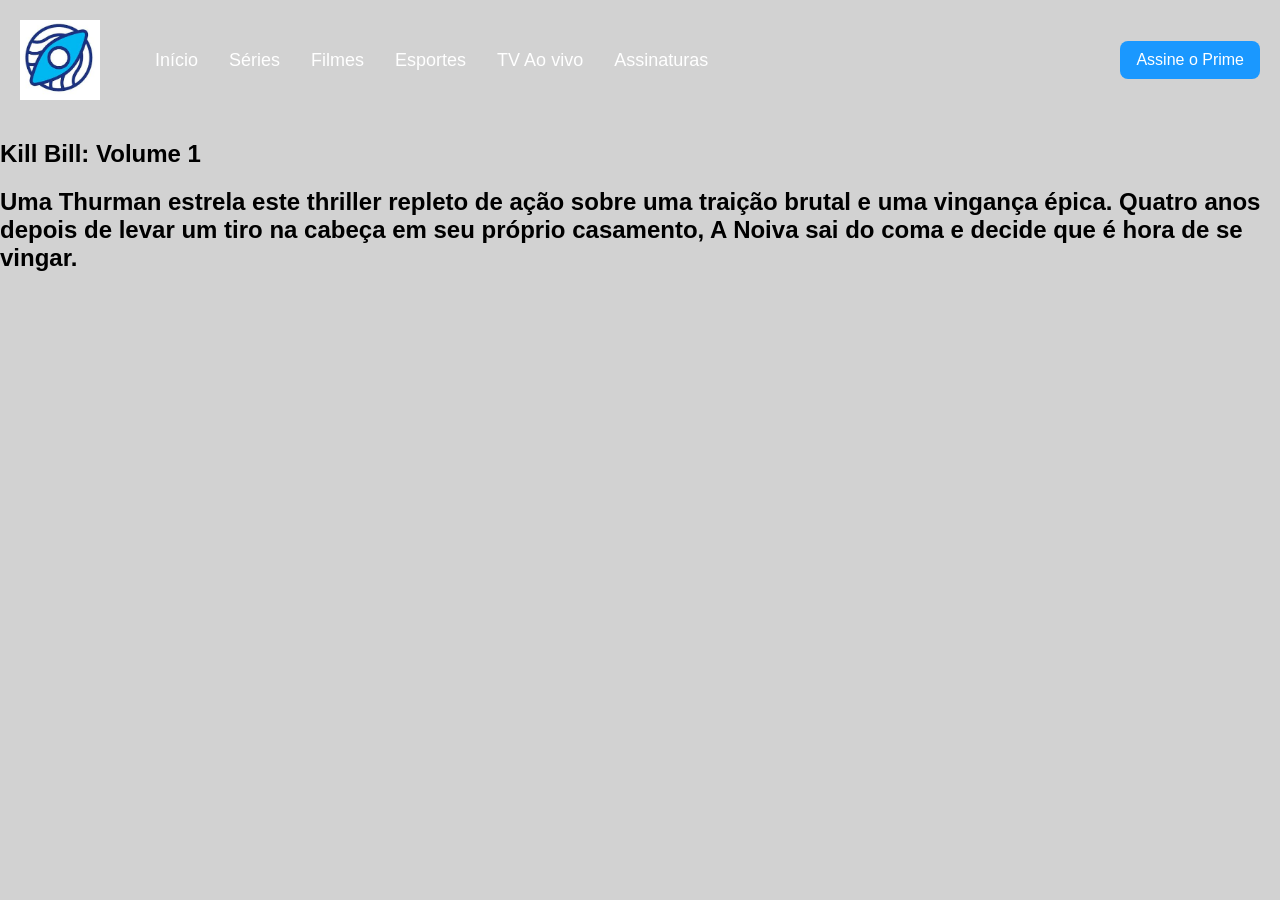
==== Proa-HTML-CSS/Projeto-filme/index.html @ 744c1759 "Criação do projeto, organização básica das divs e criação da nav bar" ====
<!DOCTYPE html>
<html lang="pt-br">

<head>

    <meta charset="UTF-8">
    <meta name="viewport" content="width=device-width, initial-scale=1.0">
    <meta http-equiv="X-UA-Compatible" content="IE=7">
    <meta http-equiv="X-UA-Compatible" content="ie=edge">
    <meta name="keywords" content="Filme, Kill Bill, Proa, Prime Video">
    <meta name="description" content="">
    <meta name="author" content="Renan de Castro Teixeira">
    <meta name="robots" content="index,follow">

    <link rel="shortcut icon" href="img/proa-logo.png" type="image/x-icon">

    <link rel="stylesheet" href="css/style.css">

    <title>Proa Prime Video - Kill Bill: Volume 1</title>

</head>

<body>
    
    <header>

        <img id="logotipo" src="img/proa-logo.jpg" alt="Logo do Site" title="Logo do site">
        
        <!-- Nav bar (barra de navegação) -->
        <nav>
            <ul id="nav-links">
                <li><a href="">Início</a></li>
                <li><a href="">Séries</a></li>
                <li><a href="">Filmes</a></li>
                <li><a href="">Esportes</a></li>
                <li><a href="">TV Ao vivo</a></li>
                <li><a href="">Assinaturas</a></li>
            </ul>

        </nav>
        <a id="botao-prime" href="">Assine o Prime</a>
    </header>

    <!-- Conteúdo principal (main) do site-->
    <main>
        <section>

            <h1>Kill Bill: Volume 1</h1>
            <h2>Uma Thurman estrela este thriller repleto de ação sobre uma traição brutal e uma vingança épica. Quatro anos depois de levar um tiro na cabeça em seu próprio casamento, A Noiva sai do coma e decide que é hora de se vingar.</h2>
            
        </section>

        <section>

        </section>
    </main>

    <!-- Rodapé (footer) do site -->
    <footer>

    </footer>  

</body>

</html>
---- Proa-HTML-CSS/Projeto-filme/css/style.css ----
body{
    /* Ajuda a controlar melhor o tamanho dos elementos no layout. Ele muda como o navegador calcula largura e altura dos elementos. */
    box-sizing: border-box;
    margin: 0;
    padding: 0;
    background-color: #d2d2d2;
    font-family: 'Inter', 'Roboto', 'Open Sans', sans-serif;
}

header{
    display: flex;
    /* O justify-content: space-between; deixaria tudo igualmente espaçado */
    justify-content: flex-start;
    align-items: center;
    padding: 20px;
}

#nav-links{
    list-style: none;
    display: flex;
    gap: 1px;
}

#nav-links a{
    font-size: 18px;
    color: #fff;
    text-decoration: none;
    padding: 8px 14px;
    border-radius: 6px;
    /* Faz a transição do "#nav-links a:hover" acontecer com mais fluidez */
    transition: 0.3s;
}

#nav-links li{
    /* Permite que os itens fiquem alinhados na horizontal, já que o padrão das listas é pular pra linha de baixo. */
    padding: 0 1px;
}

/* Efeito: Ao colocar o mouse em cima, ele inverte as cores do background e da fonte */
#nav-links a:hover{
    background-color: white;
    color: black;
}

#botao-prime{
    background-color:#1A98FF;
    padding:10px 16px;
    border-radius:8px;
    color:white;
    text-decoration:none;
    font-weight:500;
    margin-left:auto;
}

#botao-prime:hover{
    background-color: #3ba5fc;
}

#logotipo{
    width: 80px;
    height: auto;
}

#lupa{
    display: flex;
    width: 30px;
    height: auto;
    margin-left: auto;
}
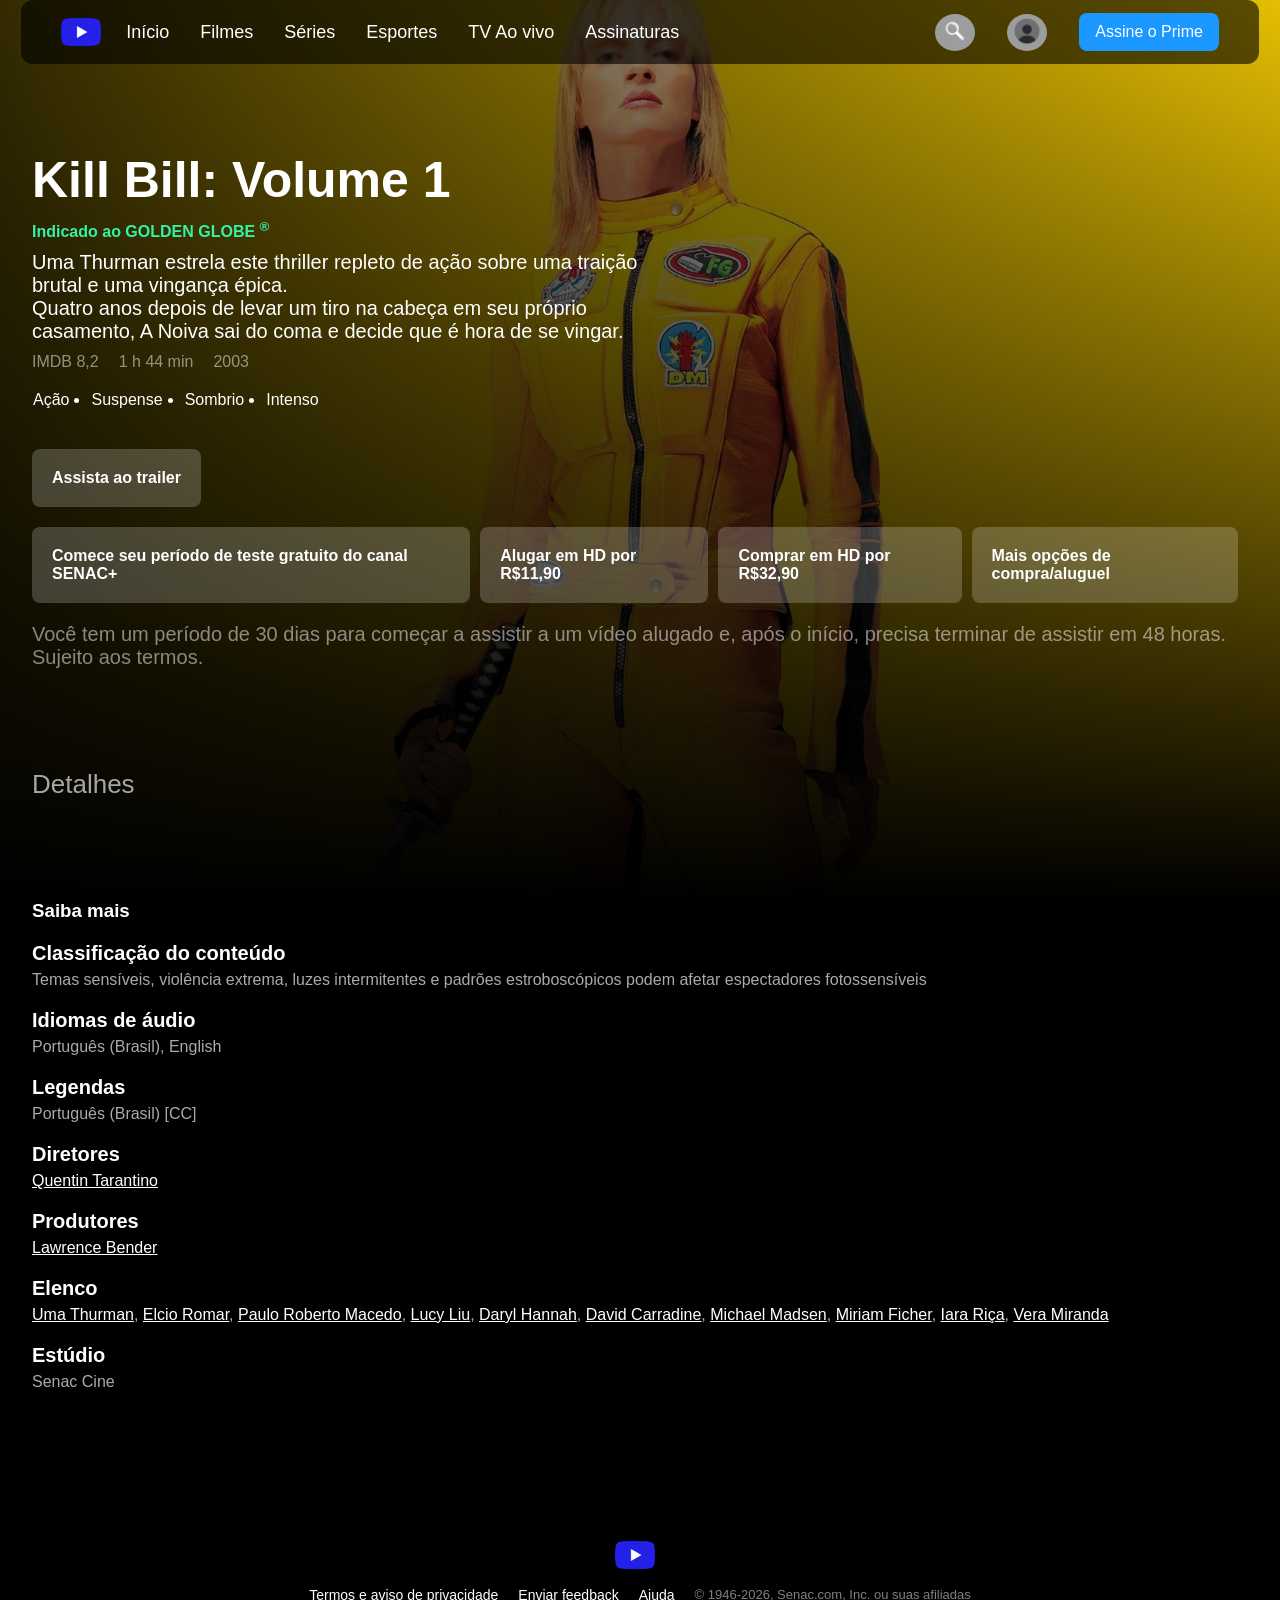
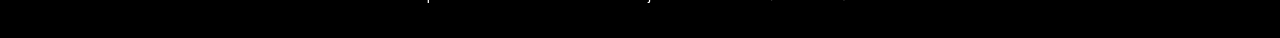
==== commit a978f78a: "Primeira versão do projeto Proa Prime Video concluida. Img bg, nav bar, main content e footer adicio" ====
--- a/Proa-HTML-CSS/Projeto-filme/index.html
+++ b/Proa-HTML-CSS/Projeto-filme/index.html
@@ -12,7 +12,7 @@
     <meta name="author" content="Renan de Castro Teixeira">
     <meta name="robots" content="index,follow">
 
-    <link rel="shortcut icon" href="img/proa-logo.png" type="image/x-icon">
+    <link rel="shortcut icon" href="img/youtube-blue.png" type="image/x-icon">
 
     <link rel="stylesheet" href="css/style.css">
 
@@ -21,44 +21,147 @@
 </head>
 
 <body>
-    
-    <header>
-
-        <img id="logotipo" src="img/proa-logo.jpg" alt="Logo do Site" title="Logo do site">
-        
-        <!-- Nav bar (barra de navegação) -->
-        <nav>
-            <ul id="nav-links">
-                <li><a href="">Início</a></li>
-                <li><a href="">Séries</a></li>
-                <li><a href="">Filmes</a></li>
-                <li><a href="">Esportes</a></li>
-                <li><a href="">TV Ao vivo</a></li>
-                <li><a href="">Assinaturas</a></li>
-            </ul>
-
-        </nav>
-        <a id="botao-prime" href="">Assine o Prime</a>
-    </header>
 
     <!-- Conteúdo principal (main) do site-->
     <main>
-        <section>
+        <header>
 
-            <h1>Kill Bill: Volume 1</h1>
-            <h2>Uma Thurman estrela este thriller repleto de ação sobre uma traição brutal e uma vingança épica. Quatro anos depois de levar um tiro na cabeça em seu próprio casamento, A Noiva sai do coma e decide que é hora de se vingar.</h2>
-            
+            <!-- Nav bar (barra de navegação) -->
+            <nav>
+                <img id="logotipo" src="img/youtube-blue.png" alt="Logo do Site" title="Logo do site">
+                <ul id="nav-links">
+                    <li><a href="">Início</a></li>
+                    <li><a href="">Filmes</a></li>
+                    <li><a href="">Séries</a></li>
+                    <li><a href="">Esportes</a></li>
+                    <li><a href="">TV Ao vivo</a></li>
+                    <li><a href="">Assinaturas</a></li>
+                </ul>
+
+                <div class="nav-right">
+                    
+                    <button id="lupa">
+                        <img src="img/lupa.png" alt="Buscar">
+                    </button>
+
+                    <button id="perfil">
+                        <img src="img/perfil-icone.png" alt="Perfil">
+                    </button>
+
+                    <a id="botao-prime" href="">Assine o Prime</a>
+                </div>
+
+            </nav>
+
+        </header>
+
+        <section id="conteudo-principal">
+            <section id="info-filme">
+
+                <h1>Kill Bill: Volume 1</h1>
+                <p style="color: #37F1A3;"><b>Indicado ao GOLDEN GLOBE <sup>®</sup></b></p>
+
+                <h2>Uma Thurman estrela este thriller repleto de ação sobre uma traição brutal e uma vingança épica.<br>
+                    Quatro anos depois de levar um tiro na cabeça em seu próprio casamento, A Noiva sai do coma e decide
+                    que é hora de se vingar.</h2>
+
+                <ul class="caracteristicas-filme">
+                    <li>IMDB 8,2</li>
+                    <li>1 h 44 min</li>
+                    <li>2003</li>
+                </ul>
+
+                <ul class="genero-filme">
+                    <li style="list-style-type: none;">Ação</li>
+                    <li>Suspense</li>
+                    <li>Sombrio</li>
+                    <li>Intenso</li>
+                </ul>
+
+                <p id="assista-ao-trailer"><a href="https://www.youtube.com/watch?v=7kSuas6mRpk&t" target="_blank">Assista ao trailer</a></p>
+
+            </section>
+
+            <section id="info-prime-video">
+
+                <p>Comece seu período de teste gratuito do canal SENAC+</p>
+                <p>Alugar em HD por R$11,90</p>
+                <p>Comprar em HD por R$32,90</p>
+                <p>Mais opções de compra/aluguel</p>
+
+            </section>
+
+            <section>
+                <p id="desc-aluguel">Você tem um período de 30 dias para começar a assistir a um vídeo alugado e, após o
+                    início, precisa terminar de assistir em 48 horas. <br>Sujeito aos termos.</p>
+            </section>
+
+            <section id="section-detalhes-relacionados">
+                <ul style="display: flex; flex-direction: row; gap: 32px; font-size: 26px; cursor: pointer; " >
+                    <!-- <li style="list-style-type: none; ">Relacionados</li> -->
+                    <li style="list-style-type: none;"><a href="#detalhes-filme">Detalhes</a></li>
+                </ul>
+            </section>
         </section>
 
-        <section>
+        <section id="detalhes-filme" >
 
-        </section>
+            <h3>Saiba mais</h3>
+
+            <dl>
+                <dt>Classificação do conteúdo</dt>
+                <dd>Temas sensíveis, violência extrema, luzes intermitentes e padrões estroboscópicos podem afetar espectadores fotossensíveis</dd>
+
+                <dt>Idiomas de áudio</dt>
+                <dd>Português (Brasil), English</dd>
+
+                <dt>Legendas</dt>
+                <dd>Português (Brasil) [CC]</dd>
+
+                <dt>Diretores</dt>
+                <dd><a href="#">Quentin Tarantino</a></dd>
+
+                <dt>Produtores</dt>
+                <dd><a href="#">Lawrence Bender</a></dd>
+
+                <dt>Elenco</dt>
+                <dd>
+                    <a href="#">Uma Thurman</a>,
+                    <a href="#">Elcio Romar</a>,
+                    <a href="#">Paulo Roberto Macedo</a>,
+                    <a href="#">Lucy Liu</a>,  
+                    <a href="#">Daryl Hannah</a>, 
+                    <a href="#">David Carradine</a>, 
+                    <a href="#">Michael Madsen</a>,  
+                    <a href="#">Miriam Ficher</a>,  
+                    <a href="#">Iara Riça</a>,  
+                    <a href="#">Vera Miranda</a>
+                </dd>
+
+                <dt>Estúdio</dt>
+                <dd>Senac Cine</dd>
+            </dl>
+
+        </section> 
+
     </main>
 
     <!-- Rodapé (footer) do site -->
     <footer>
 
-    </footer>  
+        <img id="logotipo" src="img/youtube-blue.png" alt="Logo do Site" title="Logo do site"> 
+
+        <section id="links-rodape">
+            <a href="">Termos e aviso de privacidade</a>
+            <a href="">Enviar feedback</a>
+            <a href="">Ajuda</a>
+
+            <p id="copyright-rodape">
+                © 1946-2026, Senac.com, Inc. ou suas afiliadas
+            </p>
+        </section>
+
+    </footer>
 
 </body>
 
--- a/Proa-HTML-CSS/Projeto-filme/css/style.css
+++ b/Proa-HTML-CSS/Projeto-filme/css/style.css
@@ -1,18 +1,107 @@
+*{
+    box-sizing: border-box;
+    margin:0;
+    padding: 0;
+    font-family: 'Open Sans', 'Helvetica Neue', Arial, sans-serif;
+    scroll-behavior: smooth;
+}
+
 body{
-    /* Ajuda a controlar melhor o tamanho dos elementos no layout. Ele muda como o navegador calcula largura e altura dos elementos. */
-    box-sizing: border-box;
-    margin: 0;
-    padding: 0;
-    background-color: #d2d2d2;
+    width: 100%;
+    height: 1080px;
+    display: relative;
+    justify-content: center;
+}
+
+header{
+    position: fixed;
+    top: 0;
+    left: 0;
+    width: 100%;
+
+    display: flex;
+    justify-content: center;
+
+    z-index: 1000;
+}
+
+main{
+    width:100%;
+    /* margin: 250px 0px 0px 0px; */
+}
+
+footer{
+    background-color: black;
+    padding: 35px 0;
+    
+    display: flex;
+    flex-direction: column;
+    align-items: center;
+    gap: 12px;
+    text-align: center;
+}
+
+#links-rodape{
+    display: flex;
+    gap: 20px;
+}
+
+#links-rodape a{
+    color: white;
+    text-decoration: none;
+    font-size: 14px;
+}
+
+#links-rodape a:hover{
+    text-decoration: underline;
+}
+
+#copyright-rodape{
+    color: white;
+    font-size: 13px;
+    opacity: 0.5;
+}
+
+#conteudo-principal{
+    display: flex;
+    flex-direction: column;
+    justify-content: flex-end;
+    padding: 0px 32px 100px 32px;
+    /* min-height:1080px; */
+    min-height: 100vh;
+    width :100%;
     font-family: 'Inter', 'Roboto', 'Open Sans', sans-serif;
-}
-
-header{
-    display: flex;
-    /* O justify-content: space-between; deixaria tudo igualmente espaçado */
-    justify-content: flex-start;
-    align-items: center;
-    padding: 20px;
+
+    background:
+    linear-gradient(to top, rgba(0,0,0,1), transparent),
+    linear-gradient(to right, rgba(0,0,0,0.8), rgba(0,0,0,0.1)),
+    url("../img/kill-bill.png");
+    
+    background-size: cover;
+    background-position: center 30%; 
+    background-repeat: no-repeat;
+}
+
+nav{
+    /* display: flex;
+    align-items: center;
+    width:100%; */ 
+
+    width: 100%;
+    max-width: 96.7%;
+
+    display: flex;
+    justify-content: space-between;
+    align-items: center;
+
+    padding: 12px 40px;
+    margin: 0 auto;
+
+    background: rgba(0, 0, 0, 0.6);
+    backdrop-filter: blur(1px);
+
+    border-radius: 12px;
+
 }
 
 #nav-links{
@@ -32,11 +121,10 @@
 }
 
 #nav-links li{
-    /* Permite que os itens fiquem alinhados na horizontal, já que o padrão das listas é pular pra linha de baixo. */
     padding: 0 1px;
 }
 
-/* Efeito: Ao colocar o mouse em cima, ele inverte as cores do background e da fonte */
+/* Hover = Efeito que ao colocar o mouse em cima, inverte as cores do background e da fonte */
 #nav-links a:hover{
     background-color: white;
     color: black;
@@ -49,7 +137,7 @@
     color:white;
     text-decoration:none;
     font-weight:500;
-    margin-left:auto;
+    /* margin-left:auto; */
 }
 
 #botao-prime:hover{
@@ -57,16 +145,183 @@
 }
 
 #logotipo{
-    width: 80px;
+    width: 40px;
     height: auto;
+    margin-right: 10px;
+}
+
+h1{
+    font-size: 50px;
+    margin: 0;
+}
+
+h2{
+    font-weight: normal;
+    font-size: 20px;
 }
 
 #lupa{
-    display: flex;
-    width: 30px;
-    height: auto;
+    background:none;
+    border:none;
+    cursor:pointer;
+    padding: 2px 5px;
+    border-radius: 50%;
+    background-color: rgb(157, 157, 157);
+}
+
+#lupa:hover{
+    background-color: #3BA5FC;
+}
+
+#lupa img{
+    width:30px;
+    height:auto;
+}
+
+#perfil{
+    background:none;
+    border:none;
+    cursor:pointer;
+    padding: 2px 5px;
+    border-radius: 50%;
+    background-color: rgb(157, 157, 157);
+}
+
+#perfil:hover{
+    background-color: #3BA5FC;
+}
+
+#perfil img{
+    width:30px;
+    height:auto;
+}
+
+.nav-right{
+    display: flex;
+    align-items: center;
+    justify-content: flex-end;
+    gap: 32px;
     margin-left: auto;
-}
-
-
-
+    /*background-color: red;*/
+}
+
+.genero-filme li{
+    padding: 0 1px;
+}
+
+.genero-filme{
+    padding: 0;
+    margin: 10px 0px;
+    display: flex;
+    gap: 20px;
+}
+
+.caracteristicas-filme{
+    padding: 0;
+    margin: 0;
+    list-style: none;
+    display: flex;
+    gap: 20px;
+    opacity: 0.5;
+}
+
+#info-prime-video{
+    display: flex;
+    align-items: center;
+    cursor: pointer;
+}
+
+#info-prime-video p{
+    background-color: rgba(255, 255, 255, 0.2);
+    margin: 20px 10px 20px 0px;
+    padding: 20px;
+    border-radius: 8px;
+    color: white;
+    font-weight: bold;
+    transition: 0.3s;
+}
+#info-prime-video p:hover{
+    background-color: white;
+    color: black;
+}
+
+#desc-aluguel{
+    font-size: 20px;
+    color: white;
+    opacity: 0.5;
+}
+
+#info-filme{
+    padding-right: 50%;
+    display:flex;    
+    flex-direction: column;
+    justify-content: flex-end;
+    color: white;
+    gap: 10px;
+} 
+
+#assista-ao-trailer{
+    background-color: rgba(255, 255, 255, 0.2);
+    width: fit-content;
+    padding: 20px;
+    margin: 20px 0px 0px 0px;
+    border-radius: 8px;
+    color: white;
+    font-weight: bold;
+    transition: 0.3s;
+    display: inline-block;
+    cursor: pointer;
+}
+
+#assista-ao-trailer a{
+    text-decoration: none;
+    color: white;
+}
+
+#assista-ao-trailer:hover{
+    background-color: white;
+}
+
+#assista-ao-trailer:hover a{
+    color: black;
+}
+
+#detalhes-filme{
+    padding: 0px 32px;
+    max-width:100%;
+    min-height: 600px;
+    background-color: black;
+    color: white;
+}
+
+
+#detalhes-filme dt{
+    font-weight:bold;
+    font-size:20px;
+    margin-top:20px;
+}
+
+#detalhes-filme dd{
+    margin-top:6px;
+    color:#aaa;
+}
+
+#detalhes-filme a{
+    color:white;
+}
+
+#section-detalhes-relacionados{
+    margin-top: 100px;
+}
+
+#section-detalhes-relacionados a:hover{
+    color: white;
+    text-decoration: underline;
+    text-decoration-thickness: 2px;
+    transition: .3s;
+}
+
+#section-detalhes-relacionados a{
+    text-decoration: none;
+    color: #a6a6a6;
+}
